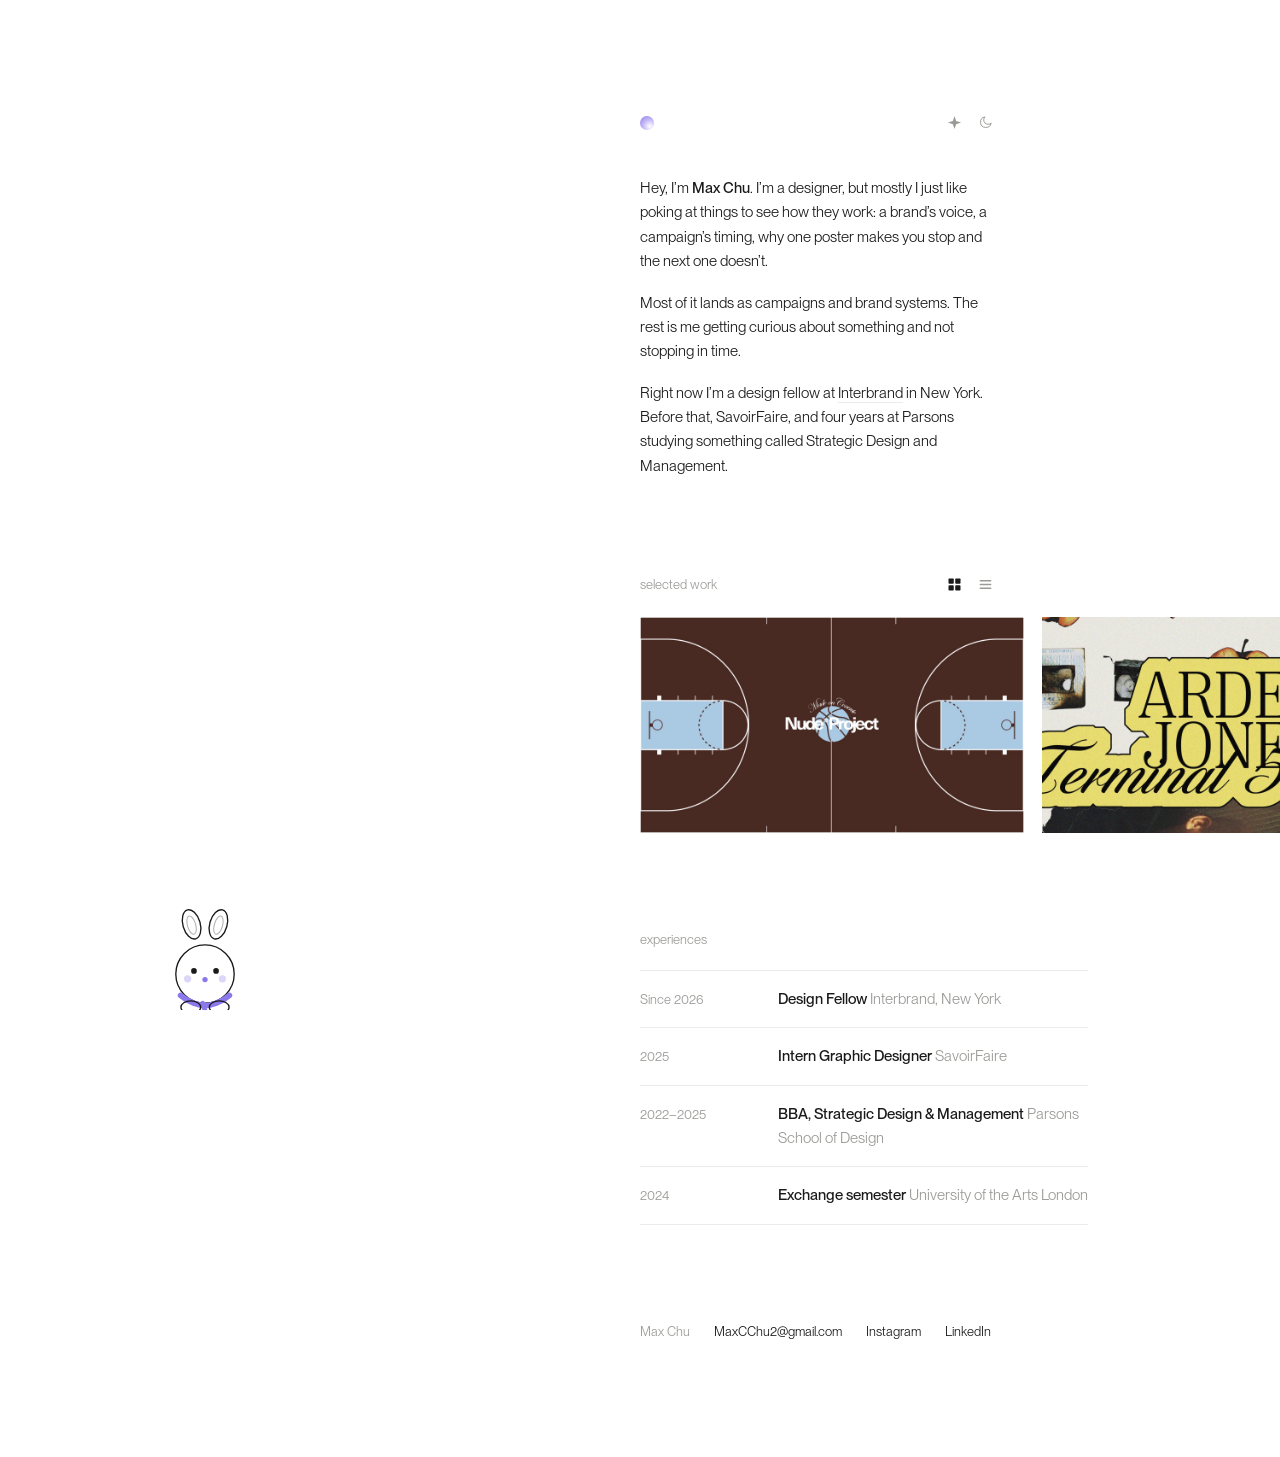
==== index.html @ e0da5759 "Initial commit: Max Chu portfolio site Static HTML/CSS/JS portfolio — no build step required to run," ====
<!doctype html>
<html lang="en">
<head>
<meta charset="utf-8">
<meta name="viewport" content="width=device-width, initial-scale=1">
<title>Max Chu · campaign & brand design</title>
<meta name="description" content="Max Chu. Campaigns and brands, made in New York.">
<link rel="icon" href="assets/favicon.svg" type="image/svg+xml">
<meta name="color-scheme" content="light dark">
<script>(function(){try{var t=localStorage.getItem('theme');if(t)document.documentElement.setAttribute('data-theme',t);}catch(e){}})();</script>
<link rel="preload" as="font" type="font/woff2" crossorigin href="assets/fonts/PPNeueMontreal-Book.woff2">
<link rel="stylesheet" href="assets/css/style.css?v=1789156343">
</head>
<body>
<a class="skip" href="#main">Skip to content</a>
<main id="main" class="sheet">
  <div class="bay">
  <div class="top">
    <span class="mark" aria-hidden="true"></span>
    <div class="tools">
      <button type="button" data-act="special" aria-pressed="false" aria-label="Special mode"><svg viewBox="0 0 24 24" fill="currentColor" aria-hidden="true"><path d="M12 1.5 14.6 9.4 22.5 12 14.6 14.6 12 22.5 9.4 14.6 1.5 12 9.4 9.4Z"/></svg></button>
      <button type="button" data-act="mode" aria-label="Switch theme"><svg viewBox="0 0 24 24" fill="none" stroke="currentColor" stroke-width="1.6" aria-hidden="true"><path d="M21 12.8A8.5 8.5 0 1 1 11.2 3a6.6 6.6 0 0 0 9.8 9.8Z"/></svg></button>
    </div>
  </div>

  <div class="intro fade">
    <p>Hey, I’m <strong>Max Chu</strong>. I’m a designer, but mostly I just like poking at things to see how they work: a brand’s voice, a campaign’s timing, why one poster makes you stop and the next one doesn’t.</p>
    <p>Most of it lands as campaigns and brand systems. The rest is me getting curious about something and not stopping in time.</p>
    <p>Right now I’m a design fellow at <a href="https://interbrand.com">Interbrand</a> in New York. Before that, SavoirFaire, and four years at Parsons studying something called Strategic Design and Management.</p>
  </div>

  <section class="work fade" data-view="grid">
    <div class="work__bar">
      <p class="eyebrow">selected work</p>
      <div class="viewtoggle" role="group" aria-label="View">
        <button type="button" data-view="grid" aria-pressed="true" aria-label="Image view"><svg viewBox="0 0 20 20" fill="currentColor" aria-hidden="true"><rect x="2" y="2" width="7" height="7" rx="1"/><rect x="11" y="2" width="7" height="7" rx="1"/><rect x="2" y="11" width="7" height="7" rx="1"/><rect x="11" y="11" width="7" height="7" rx="1"/></svg></button>
        <button type="button" data-view="list" aria-pressed="false" aria-label="List view"><svg viewBox="0 0 20 20" fill="none" stroke="currentColor" stroke-width="1.7" stroke-linecap="round" aria-hidden="true"><path d="M3 5h14M3 10h14M3 15h14"/></svg></button>
      </div>
    </div>
    <div class="rail" tabindex="0" role="region" aria-label="Selected work" data-lenis-prevent>
      <a class="slide" href="work/nude-project.html" data-project="nude-project" aria-label="Open Made on Concrete"><img loading="lazy" src="assets/img/nude-project/04.jpg" alt="Nude Project — Made on Concrete"></a><a class="slide" href="work/arden-jones.html" data-project="arden-jones" aria-label="Open Age Tape Tour"><img loading="lazy" src="assets/img/arden-jones/01.jpg" alt="Arden Jones — Age Tape Tour"></a><a class="slide" href="work/scuffers.html" data-project="scuffers" aria-label="Open Scuffers Marketing Proposal"><img loading="lazy" src="assets/img/scuffers/01.jpg" alt="Scuffers — Scuffers Marketing Proposal"></a><a class="slide" href="work/76x.html" data-project="76x" aria-label="Open 76X"><img loading="lazy" src="assets/img/76x/03.jpg" alt="76X — 76X"></a><a class="slide" href="work/kona.html" data-project="kona" aria-label="Open Kona Coffee Roasters"><img loading="lazy" src="assets/img/kona/01.jpg" alt="Kona Coffee Roasters — Kona Coffee Roasters"></a><a class="slide" href="work/proper-company.html" data-project="proper-company" aria-label="Open Proper Company"><img loading="lazy" src="assets/img/proper-company/04.jpg" alt="Proper Company — Proper Company"></a><a class="slide" href="work/akaro.html" data-project="akaro" aria-label="Open Akaro"><img loading="lazy" src="assets/img/akaro/01.jpg" alt="Akaro — Akaro"></a><a class="slide" href="work/layr.html" data-project="layr" aria-label="Open Layr"><img loading="lazy" src="assets/img/layr/01.jpg" alt="Layr — Layr"></a><a class="slide" href="work/designing-confidence-through-space.html" data-project="designing-confidence-through-space" aria-label="Open Designing Confidence Through Space"><img loading="lazy" src="assets/img/designing-confidence-through-space/01.jpg" alt="Designing Confidence Through Space — Designing Confidence Through Space"></a>
    </div>
    <div class="worklist">
    <a class="wrow" href="work/proper-company.html" data-project="proper-company" data-img="assets/img/proper-company/04.jpg"><span class="wrow__lead"><span class="wrow__title">Proper Company</span><span class="wrow__yr">2026</span></span><span class="wrow__cat">Branding</span></a>
    <a class="wrow" href="work/layr.html" data-project="layr" data-img="assets/img/layr/01.jpg"><span class="wrow__lead"><span class="wrow__title">Layr</span><span class="wrow__yr">2026</span></span><span class="wrow__cat">Interface</span></a>
    <a class="wrow" href="work/nude-project.html" data-project="nude-project" data-img="assets/img/nude-project/04.jpg"><span class="wrow__lead"><span class="wrow__title">Made on Concrete</span><span class="wrow__yr">2025</span></span><span class="wrow__cat">Campaign</span></a>
    <a class="wrow" href="work/76x.html" data-project="76x" data-img="assets/img/76x/03.jpg"><span class="wrow__lead"><span class="wrow__title">76X</span><span class="wrow__yr">2025</span></span><span class="wrow__cat">Branding</span></a>
    <a class="wrow" href="work/kona.html" data-project="kona" data-img="assets/img/kona/01.jpg"><span class="wrow__lead"><span class="wrow__title">Kona Coffee Roasters</span><span class="wrow__yr">2025</span></span><span class="wrow__cat">Rebrand</span></a>
    <a class="wrow" href="work/akaro.html" data-project="akaro" data-img="assets/img/akaro/01.jpg"><span class="wrow__lead"><span class="wrow__title">Akaro</span><span class="wrow__yr">2025</span></span><span class="wrow__cat">Product</span></a>
    <a class="wrow" href="work/arden-jones.html" data-project="arden-jones" data-img="assets/img/arden-jones/01.jpg"><span class="wrow__lead"><span class="wrow__title">Age Tape Tour</span><span class="wrow__yr">2024</span></span><span class="wrow__cat">Campaign</span></a>
    <a class="wrow" href="work/scuffers.html" data-project="scuffers" data-img="assets/img/scuffers/01.jpg"><span class="wrow__lead"><span class="wrow__title">Scuffers Marketing Proposal</span><span class="wrow__yr">2024</span></span><span class="wrow__cat">Strategy</span></a>
    <a class="wrow" href="work/designing-confidence-through-space.html" data-project="designing-confidence-through-space" data-img="assets/img/designing-confidence-through-space/01.jpg"><span class="wrow__lead"><span class="wrow__title">Designing Confidence Through Space</span><span class="wrow__yr">2024</span></span><span class="wrow__cat">Research</span></a>
    </div>
  </section>

  <section class="exp fade">
    <p class="eyebrow">experiences</p>
      <div class="row"><time>Since 2026</time><div><b>Design Fellow</b> <span>Interbrand, New York</span></div></div>
      <div class="row"><time>2025</time><div><b>Intern Graphic Designer</b> <span>SavoirFaire</span></div></div>
      <div class="row"><time>2022–2025</time><div><b>BBA, Strategic Design &amp; Management</b> <span>Parsons School of Design</span></div></div>
      <div class="row"><time>2024</time><div><b>Exchange semester</b> <span>University of the Arts London</span></div></div>
  </section>

  <footer class="foot">
    <span>Max Chu</span>
    <a href="mailto:MaxCChu2@gmail.com">MaxCChu2@gmail.com</a>
    <a href="https://www.instagram.com/maxcchu2/" target="_blank" rel="noopener">Instagram</a>
    <a href="https://www.linkedin.com/in/maxcchu2/" target="_blank" rel="noopener">LinkedIn</a>
  </footer>
  </div>
</main>
<div class="peek" aria-hidden="true"><img alt=""><img alt=""></div>
<div class="ambient" aria-hidden="true"></div>
<div class="hoops" id="hoops" hidden>
  <div class="hoops__rig">
    <div class="hoops__board" aria-hidden="true"></div>
    <svg viewBox="0 0 120 96" fill="none" stroke="currentColor"
         stroke-linecap="round" stroke-linejoin="round" aria-hidden="true">
      <defs>
        <linearGradient id="rimGrad" x1="0" y1="0" x2="0" y2="1">
          <stop class="hoops__rim-stop" offset="0%" stop-opacity="0.9"/>
          <stop class="hoops__rim-stop" offset="100%" stop-opacity="0.45"/>
        </linearGradient>
      </defs>
      <ellipse class="hoops__rim" cx="60" cy="54" rx="22" ry="5.5" stroke="url(#rimGrad)" stroke-width="2.4"/>
      <ellipse class="hoops__rim-inner" cx="60" cy="54" rx="17.5" ry="4.2" stroke-width="1"/>
      <path class="hoops__net" stroke-width="1.3" opacity="0.55"
            d="M43 56 L48 88 M51.5 56.5 L54.5 88 M60 57 L60 90 M68.5 56.5 L65.5 88 M77 56 L72 88"/>
      <path class="hoops__net" stroke-width="1.3" opacity="0.55"
            d="M45.5 67 Q60 72.5 74.5 67 M47.5 78 Q60 83 72.5 78"/>
    </svg>
    <span class="hoops__score" id="hoopScore">0</span>
  </div>
  <button class="hoops__ball" id="hoopBall" type="button" aria-label="Basketball, drag to shoot">
    <svg viewBox="0 0 44 44" fill="none" stroke-width="2" stroke-linecap="round" aria-hidden="true">
      <circle class="hoops__seam hoops__seam--edge" cx="22" cy="22" r="20.3"/>
      <path class="hoops__seam" d="M22 1.7v40.6M1.7 22h40.6M7 8c8 6.5 22 6.5 30 0M7 36c8-6.5 22-6.5 30 0"/>
    </svg>
    <span class="hoops__reticle" aria-hidden="true"></span>
  </button>
  <p class="hoops__hint" id="hoopHint">drag and release to shoot</p>
  <svg class="hoops__aim" id="hoopAim" aria-hidden="true"><line x1="0" y1="0" x2="0" y2="0"/></svg>
</div>
<div class="bunny" id="bunny" aria-hidden="true">
  <svg viewBox="0 0 120 150" fill="none" stroke="currentColor" stroke-width="1.7"
       stroke-linecap="round" stroke-linejoin="round">
    <ellipse cx="43" cy="41" rx="11" ry="19" transform="rotate(-16 43 41)"/>
    <ellipse cx="77" cy="41" rx="11" ry="19" transform="rotate(16 77 41)"/>
    <ellipse class="bunny__inner" cx="43" cy="42" rx="5.2" ry="12" transform="rotate(-16 43 42)" stroke-width="1.3"/>
    <ellipse class="bunny__inner" cx="77" cy="42" rx="5.2" ry="12" transform="rotate(16 77 42)" stroke-width="1.3"/>
    <circle cx="60" cy="104" r="37"/>
    <circle cx="46" cy="100" r="3.6" fill="currentColor" stroke="none"/>
    <circle cx="74" cy="100" r="3.6" fill="currentColor" stroke="none"/>
    <circle class="bunny__blush" cx="38" cy="110" r="4.6" stroke="none"/>
    <circle class="bunny__blush" cx="82" cy="110" r="4.6" stroke="none"/>
    <circle class="bunny__nose" cx="60" cy="111" r="3.4" stroke="none"/>
    <path class="bunny__scarf" d="M29 131c10 9 24 13 31 13s21-4 31-13" stroke-width="7"/>
    <path class="bunny__scarf" d="M57 141l4 12" stroke-width="6"/>
    <ellipse cx="42" cy="146" rx="12.5" ry="8"/>
    <ellipse cx="78" cy="146" rx="12.5" ry="8"/>
  </svg>
</div>
<div class="modal" id="modal" role="dialog" aria-modal="true" aria-labelledby="modal-title" hidden>
    <div class="modal__scrim" data-close></div>
    <button class="modal__close" type="button" aria-label="Close" data-close>
      <svg viewBox="0 0 24 24" fill="none" stroke="currentColor" stroke-width="1.6" aria-hidden="true"><path d="M6 6l12 12M18 6L6 18"/></svg>
    </button>
    <button class="modal__nav modal__prev" type="button" aria-label="Previous project">
      <svg viewBox="0 0 24 24" fill="none" stroke="currentColor" stroke-width="1.7" stroke-linecap="round" stroke-linejoin="round" aria-hidden="true"><path d="M15 5l-7 7 7 7"/></svg>
    </button>
    <button class="modal__nav modal__next" type="button" aria-label="Next project">
      <svg viewBox="0 0 24 24" fill="none" stroke="currentColor" stroke-width="1.7" stroke-linecap="round" stroke-linejoin="round" aria-hidden="true"><path d="M9 5l7 7-7 7"/></svg>
    </button>
    <div class="modal__card" data-lenis-prevent><div class="modal__body"></div></div>
  </div>
  <div class="zoom" id="zoom" role="dialog" aria-modal="true" aria-label="Enlarged image" hidden>
    <div class="zoom__scrim" data-close></div>
    <button class="zoom__nav zoom__prev" type="button" aria-label="Previous image">
      <svg viewBox="0 0 24 24" fill="none" stroke="currentColor" stroke-width="1.7" stroke-linecap="round" stroke-linejoin="round" aria-hidden="true"><path d="M15 5l-7 7 7 7"/></svg>
    </button>
    <button class="zoom__nav zoom__next" type="button" aria-label="Next image">
      <svg viewBox="0 0 24 24" fill="none" stroke="currentColor" stroke-width="1.7" stroke-linecap="round" stroke-linejoin="round" aria-hidden="true"><path d="M9 5l7 7-7 7"/></svg>
    </button>
    <figure class="zoom__fig"><img alt="" class="shown"><img alt=""></figure>
  </div>
<script>window.MC_PROJECTS={"nude-project": {"title": "Made on Concrete", "cat": "Campaign", "year": "2025", "desc": ["Made on Concrete is a conceptual project for Nude Project that celebrates the culture of street basketball. Instead of the spectacle of professional sport, it focuses on the raw, social energy of pickup games: friends gathering on the court, and the playful competition that lives between shots.", "The project frames basketball not as a performance but as a mood: a place to hang out, connect, and share the rhythm of the game."], "n": 16, "skip": [10, 16]}, "arden-jones": {"title": "Age Tape Tour", "cat": "Campaign", "year": "2024", "desc": ["A conceptual promotional campaign for Arden Jones and the Age Tape Tour, built around a raw, vintage-inspired aesthetic. Abstract visuals and subtle pops of colour translate the atmosphere of the music into an expressive promotional identity."], "n": 7, "skip": []}, "scuffers": {"title": "Scuffers Marketing Proposal", "cat": "Strategy", "year": "2024", "desc": ["This marketing proposal presents a case for Scuffers’ strategic entry into the U.S. market. Through a brand audit and analysis of trends in both global and local contexts, it outlines how Scuffers can anchor its brand identity and strengths to meet the needs of an American audience.", "It also suggests flexible marketing strategies and positioning to ensure long-term success in a highly competitive landscape."], "n": 15, "skip": []}, "76x": {"title": "76X", "cat": "Branding", "year": "2025", "desc": ["76X, located at historic Pier 76 along the Hudson River, is a cultural hub that transforms underutilised space into a premier destination for young artists to showcase their talents and gain exposure.", "The brand symbolises exploration and innovation, emphasising creative artistic expression. 76X aims to nurture emerging talent and foster community engagement through arts and culture."], "n": 15, "skip": []}, "kona": {"title": "Kona Coffee Roasters", "cat": "Rebrand", "year": "2025", "desc": ["Conceptual rebranding of New York City’s Kona Coffee Roasters. Established in 2017, Kona Coffee Roasters is the only coffee shop that brings Hawaii’s premium Kona coffee to New York City."], "n": 12, "skip": []}, "proper-company": {"title": "Proper Company", "cat": "Branding", "year": "2026", "desc": ["Proper Company is a conceptual social bar based in Hong Kong, designed for young creatives seeking connection without the pressures of performative networking.", "Positioned between a bar, members’ club, and creative space, it reframes social interaction as something more intentional, where conversation becomes the primary medium."], "n": 13, "skip": []}, "akaro": {"title": "Akaro", "cat": "Product", "year": "2025", "desc": ["Akaro is a desk-based light and sound object designed to guide your day through subtle shifts in atmosphere. Inspired by the logic of a traffic signal, it translates moments of focus, pause, and rest into a system of ambient cues.", "With a simple, tactile interface, Akaro lets users move seamlessly between states, turning light and sound into a quiet, continuous rhythm that supports both productivity and ease."], "n": 11, "skip": []}, "layr": {"title": "Layr", "cat": "Interface", "year": "2026", "desc": ["LAYR reframes weather as a system of influence, turning environmental data and context into actionable guidance.", "Weather apps are designed to inform, not to guide. While they provide accurate data (temperature, conditions, forecasts), they fail to translate it into meaningful, everyday decisions. Users are left to interpret how weather affects what they wear, how they move, or how they plan their day. Information exists, but usability stays passive: a gap between environmental data and lived experience.", "The design prioritises interpretation over presentation, shifting from “what the weather is” to “what the weather means.” Through a modular visual system and simplified decision cues, LAYR helps users navigate their day more intuitively, aligning data with behaviour, comfort, and routine."], "n": 15, "skip": []}, "designing-confidence-through-space": {"title": "Designing Confidence Through Space", "cat": "Research", "year": "2024", "desc": ["This study examines how architectural and aesthetic design affects self-confidence and workplace satisfaction. Using surveys, self-esteem scales, and qualitative feedback, it compares employees in enhanced versus standard workspaces.", "Findings highlight the role of design in shaping well-being and performance, with implications for architecture, fashion, and workplace practice."], "n": 8, "skip": []}};window.MC_ORDER=["nude-project", "arden-jones", "scuffers", "76x", "kona", "proper-company", "akaro", "layr", "designing-confidence-through-space"];</script>
<script src="assets/js/lenis.min.js" defer></script>
<script src="assets/js/main.js?v=1789156343" defer></script>
</body>
</html>
---- assets/css/style.css ----
@import "../fonts/fonts.css";

/* ============================================================
   Max Chu — portfolio
   Full white. Everything pinned to the right. The left is
   deliberately empty.
   ============================================================ */

:root {
  --page: #ffffff;
  --text: #1a1a1a;
  --muted: #9a9a97;
  --line: #ececea;
  --mark-a: #8b78ea;
  --mark-b: #cabff8;
  --sel: var(--mark-a);

  --font: "Neue Montreal", "Helvetica Neue", Arial, sans-serif;

  --bay: min(50%, 528px);
  --bay-right: clamp(52px, 15vw, 280px);   /* gap from the right edge — nudges the column toward centre */
  --intro-w: 40ch;
  --pad-y: clamp(56px, 9vw, 116px);
  --block-gap: clamp(52px, 7.5vw, 100px);

  --fs: 0.9375rem;
  --fs-sm: 0.8125rem;

  --ease: cubic-bezier(0.4, 0, 0.2, 1);
}

:root[data-theme="dark"] {
  --page: #121211; --text: #ededeb; --muted: #77776f; --line: #292927;
}
@media (prefers-color-scheme: dark) {
  :root:not([data-theme="light"]):not([data-theme="special"]) {
    --page: #121211; --text: #ededeb; --muted: #77776f; --line: #292927;
  }
}
:root[data-theme="special"] {
  --page: #3a5be0; --text: #ffe11a; --muted: #b9c6ff;
  --line: rgba(255, 255, 255, 0.22); --sel: #ffe11a;
}
:root[data-theme="special"] ::selection { color: #3a5be0; }

*, *::before, *::after { box-sizing: border-box; }
html { -webkit-text-size-adjust: 100%; }

body {
  margin: 0;
  background: var(--page);
  color: var(--text);
  font-family: var(--font);
  font-size: var(--fs);
  line-height: 1.62;
  font-weight: 400;
  -webkit-font-smoothing: antialiased;
  text-rendering: optimizeLegibility;
  overflow-x: hidden;
  transition: background 0.4s var(--ease), color 0.4s var(--ease);
}

a { color: inherit; text-decoration: none; }
img { display: block; max-width: 100%; height: auto; }
p { margin: 0 0 1.15em; }
[hidden] { display: none !important; }

::selection { background: var(--sel); color: #fff; }
:focus-visible { outline: 2px solid currentColor; outline-offset: 3px; }

.skip {
  position: fixed; top: 12px; left: 12px; z-index: 50;
  background: var(--text); color: var(--page); padding: 9px 13px; font-size: var(--fs-sm);
  transform: translateY(-160%); transition: transform 0.2s var(--ease);
}
.skip:focus { transform: none; }

/* ============================================================
   Right-anchored column
   ============================================================ */
.sheet {
  padding: var(--pad-y) var(--bay-right);
}
.bay { max-width: var(--bay); margin-left: auto; }
@media (max-width: 900px) {
  :root { --bay: 100%; --bay-right: clamp(20px, 6vw, 40px); }
}

.eyebrow { font-size: var(--fs-sm); color: var(--muted); margin: 0 0 20px; }

.top {
  max-width: var(--intro-w);
  display: flex; justify-content: space-between; align-items: center;
  margin-bottom: clamp(26px, 4.5vw, 46px);
}
.mark {
  display: block;
  width: 14px; height: 14px; border-radius: 50%;
  background: radial-gradient(circle at 70% 74%, #ffffff 0%, var(--mark-b) 42%, var(--mark-a) 100%);
  flex: none;
}
.tools, .viewtoggle { display: flex; align-items: center; gap: 2px; }
.tools button, .viewtoggle button, .tools a {
  border: 0; background: none; padding: 7px; margin: -7px 0;
  color: var(--muted); cursor: pointer; line-height: 0;
  transition: color 0.2s var(--ease), transform 0.15s var(--ease);
}
.tools button:hover, .viewtoggle button:hover, .tools a:hover { color: var(--text); }
.tools button:active, .viewtoggle button:active, .tools a:active { transform: scale(0.88); }
.tools svg, .viewtoggle svg { width: 15px; height: 15px; display: block; }
.viewtoggle button[aria-pressed="true"] { color: var(--text); }
:root[data-theme="special"] .tools button[data-act="special"] { color: var(--text); }

.intro { max-width: var(--intro-w); }
.intro strong { font-weight: 500; }
.intro a { border-bottom: 1px solid var(--line); transition: border-color 0.2s var(--ease); }
.intro a:hover { border-color: currentColor; }

/* ============================================================
   Selected work — image filmstrip or a column list
   ============================================================ */
.work { margin-top: var(--block-gap); }
.work__bar {
  max-width: var(--intro-w);
  display: flex; align-items: center; justify-content: space-between;
  margin-bottom: 22px;
}
.work__bar .eyebrow { margin: 0; }

.work[data-view="list"] .rail,
.work[data-view="grid"] .worklist { display: none; }

.rail {
  display: flex;
  align-items: flex-start;
  gap: clamp(10px, 1.4vw, 18px);
  margin-right: calc(-1 * var(--bay-right));
  padding-right: var(--bay-right);
  overflow-x: auto;
  overscroll-behavior-x: contain;
  cursor: grab;
  scrollbar-width: none;
}
.rail::-webkit-scrollbar { display: none; }
.rail.dragging { cursor: grabbing; user-select: none; }

.slide { flex: none; scroll-snap-align: start; }
.slide img {
  height: clamp(168px, 24vh, 264px);
  width: auto;
  aspect-ratio: 16 / 9;
  object-fit: cover;
  background: var(--line);
  -webkit-user-drag: none;
  user-select: none;
}

/* column list — same width as the experiences list */
.worklist { border-top: 1px solid var(--line); }
.wrow {
  display: grid;
  grid-template-columns: minmax(0, var(--intro-w)) 1fr;
  gap: clamp(1.5rem, 3vw, 2.5rem);
  align-items: baseline;
  padding: 16px 0;
  border-bottom: 1px solid var(--line);
  position: relative;
  transition: color 0.2s var(--ease);
}
.wrow__lead {
  display: flex; align-items: baseline; justify-content: space-between;
  gap: 1rem; min-width: 0;
}
.wrow__title { min-width: 0; overflow: hidden; text-overflow: ellipsis; white-space: nowrap; }
.wrow__yr { flex: none; color: var(--muted); font-size: var(--fs-sm); font-variant-numeric: tabular-nums; }
.wrow__cat { color: var(--muted); font-size: var(--fs-sm); text-align: right; white-space: nowrap; }
@media (hover: hover) {
  .worklist:hover .wrow { color: var(--muted); }
  .worklist:hover .wrow:hover { color: var(--text); }
}
@media (max-width: 560px) {
  .wrow { grid-template-columns: 1fr auto; gap: 1.25rem; }
  .wrow__yr { display: none; }
}

/* the hovered project, peeking into the empty left space */
.peek {
  position: fixed;
  left: clamp(16px, 5vw, 80px);
  top: 50%;
  translate: 0 -50%;
  width: min(42vw, 600px);
  height: min(64vh, 460px);
  z-index: -1;
  pointer-events: none;
  opacity: 0;
  transition: opacity 0.45s var(--ease);
}
.peek.on { opacity: 1; }
.peek img {
  position: absolute; inset: 0;
  width: 100%; height: 100%;
  object-fit: contain;
  object-position: left center;
  opacity: 0;
  transition: opacity 0.4s var(--ease);
}
@media (max-width: 900px), (hover: none) { .peek { display: none; } }
@media (prefers-reduced-motion: reduce) { .peek, .peek img { transition: opacity 0.12s linear; } }

/* a quiet presence in the empty left void — a soft glow that drifts
   toward wherever the cursor is, so the space reads as intentional
   rather than simply unused */
.ambient {
  position: fixed;
  left: var(--ax, 20vw);
  top: var(--ay, 40vh);
  translate: -50% -50%;
  width: min(46vw, 620px);
  height: min(46vw, 620px);
  border-radius: 50%;
  background: radial-gradient(circle, color-mix(in srgb, var(--mark-a) 20%, transparent), transparent 72%);
  filter: blur(46px);
  z-index: -1;
  opacity: 0;
  pointer-events: none;
  transition: opacity 0.8s var(--ease);
}
.ambient.on { opacity: 1; }
@media (max-width: 900px), (hover: none) { .ambient { display: none; } }
@media (prefers-reduced-motion: reduce) { .ambient { display: none; } }

/* a bunny that quietly appears over the bottom edge once you've
   scrolled all the way down — a reward for reaching the end */
.bunny {
  position: fixed;
  left: clamp(60px, 16vw, 210px);
  bottom: -110px;
  width: clamp(80px, 7.4vw, 104px);
  color: var(--text);
  translate: -50% 0;
  z-index: 5;
  pointer-events: none;
  transition: bottom 0.7s var(--ease);
}
.bunny svg { width: 100%; height: auto; display: block; }
.bunny__nose { fill: var(--mark-a); }
.bunny__blush { fill: color-mix(in srgb, var(--mark-a) 30%, transparent); }
.bunny__inner { opacity: 0.35; }
.bunny__scarf { stroke: var(--mark-a); }
.bunny.show { bottom: -20px; }
@media (max-width: 900px) { .bunny { display: none; } }
@media (prefers-reduced-motion: reduce) { .bunny { transition: none; } }

/* ============================================================
   Experiences
   ============================================================ */
.exp { margin-top: var(--block-gap); }
.row {
  display: grid;
  grid-template-columns: 7.5rem 1fr;
  gap: 1.1rem;
  padding: 16px 0;
  border-top: 1px solid var(--line);
  align-items: baseline;
}
.row:last-child { border-bottom: 1px solid var(--line); }
.row time { color: var(--muted); font-size: var(--fs-sm); font-variant-numeric: tabular-nums; }
.row b { font-weight: 500; }
.row span { color: var(--muted); }
@media (max-width: 480px) { .row { grid-template-columns: 1fr; gap: 0.15rem; } }

/* ============================================================
   Footer
   ============================================================ */
.foot {
  margin-top: var(--block-gap);
  font-size: var(--fs-sm); color: var(--muted);
  display: flex; flex-wrap: wrap; gap: 6px 24px;
}
.foot a { color: var(--text); }
.foot a:hover { color: var(--muted); }

/* ============================================================
   Project case — a single right-anchored column, same axis as
   home. No sidebar: the mark, tools and a "next" nod at the top
   are exactly where they are on the home page.
   ============================================================ */
.sheet--case { padding: var(--pad-y) var(--bay-right); }
.tools a.tools__next {
  margin-left: 4px; padding-left: 10px;
  border-left: 1px solid var(--line);
}

.case__body h1 { font-size: 1.375rem; line-height: 1.2; font-weight: 500; letter-spacing: -0.01em; margin: 0 0 6px; }
.case__meta { font-size: var(--fs-sm); color: var(--muted); margin: 0 0 clamp(22px, 3.5vw, 36px); }
.case__text { max-width: 46ch; }
.case__text p { margin: 0 0 0.85em; }
.case__text p:last-child { margin-bottom: 0; }
.case__facts {
  display: grid; grid-template-columns: 7.5rem 1fr; gap: 7px 1.1rem;
  font-size: var(--fs-sm); border-top: 1px solid var(--line);
  padding-top: 16px; margin: clamp(26px, 4vw, 40px) calc(-1 * var(--bay-right)) var(--block-gap) 0;
}
.case__facts dt { color: var(--muted); }
.case__facts dd { margin: 0; }
/* shots bleed to the real right edge, same move as the home rail */
.case__shots {
  display: flex; flex-direction: column; gap: clamp(12px, 2vw, 20px);
  margin-right: calc(-1 * var(--bay-right));
}
.case__shots img { width: 100%; display: block; background: var(--line); cursor: zoom-in; }
.case__row { display: flex; gap: clamp(12px, 2vw, 20px); }
.case__row img { flex: 1 1 0; min-width: 0; }

/* a slot that quietly crossfades between a few near-identical shots
   instead of giving each its own row — opt in per project */
.case__slide { position: relative; display: grid; aspect-ratio: 16 / 9; overflow: hidden; }
.case__slide img {
  grid-area: 1 / 1;
  width: 100%; height: 100%; object-fit: cover;
  opacity: 0;
  transition: opacity 0.8s var(--ease);
}
.case__slide img.shown { opacity: 1; }
@media (prefers-reduced-motion: reduce) { .case__slide img { transition: none; } }

/* the hairline rules frame the same width as the images above them */
.case__nav {
  margin: var(--block-gap) calc(-1 * var(--bay-right)) 0 0;
  padding-top: 16px; border-top: 1px solid var(--line);
  display: flex; justify-content: space-between; gap: 2rem; font-size: var(--fs-sm);
}
.case__step {
  display: flex; align-items: center; gap: 7px;
  color: var(--muted); min-width: 0;
}
.case__step:hover { color: var(--text); }
.case__step svg { flex: none; width: 15px; height: 15px; }
.case__step span { overflow: hidden; text-overflow: ellipsis; white-space: nowrap; }

@media (max-width: 900px) {
  .case__shots, .case__facts, .case__nav { margin-right: 0; }
}
@media (max-width: 480px) {
  .case__step span { max-width: 30vw; }
  .case__facts { grid-template-columns: 1fr; gap: 2px 0; }
  .case__facts dt { margin-top: 8px; }
}

/* ============================================================
   Project modal — a pane of frosted glass over the page
   ============================================================ */
.modal, .zoom { position: fixed; inset: 0; z-index: 200; }
.zoom { z-index: 210; }
.modal[hidden], .zoom[hidden] { display: none; }

.modal__scrim, .zoom__scrim {
  position: absolute; inset: 0;
  background: rgba(18, 18, 18, 0.12);
  -webkit-backdrop-filter: blur(7px);
  backdrop-filter: blur(7px);
}
:root[data-theme="dark"] .modal__scrim,
:root[data-theme="dark"] .zoom__scrim { background: rgba(0, 0, 0, 0.4); }
@media (prefers-color-scheme: dark) {
  :root:not([data-theme="light"]):not([data-theme="special"]) .modal__scrim,
  :root:not([data-theme="light"]):not([data-theme="special"]) .zoom__scrim { background: rgba(0, 0, 0, 0.4); }
}

.modal__card {
  position: relative;
  width: min(620px, calc(100vw - 2 * clamp(16px, 5vw, 56px)));
  max-height: min(760px, 84vh);
  margin: clamp(20px, 7vh, 80px) auto;
  border-radius: 14px;
  background: color-mix(in srgb, var(--page) 46%, transparent);
  -webkit-backdrop-filter: blur(32px) saturate(1.8);
  backdrop-filter: blur(32px) saturate(1.8);
  overflow-y: auto;
  overscroll-behavior: contain;
  scrollbar-width: thin;
}
@supports not ((backdrop-filter: blur(1px)) or (-webkit-backdrop-filter: blur(1px))) {
  .modal__card { background: color-mix(in srgb, var(--page) 94%, transparent); }
}
.modal__body { padding: clamp(22px, 3vw, 40px); }

.modal__close {
  position: absolute;
  top: clamp(12px, 3vh, 24px);
  right: clamp(12px, 3vw, 24px);
  z-index: 2;
  width: 30px; height: 30px;
  display: grid; place-items: center;
  border: 0;
  background: none;
  color: var(--text);
  cursor: pointer;
  transition: transform 0.2s var(--ease), opacity 0.2s var(--ease);
  opacity: 0.55;
}
.modal__close:hover { opacity: 1; transform: rotate(90deg); }
.modal__close svg { width: 15px; height: 15px; }

/* step to the previous/next project without leaving the modal */
.modal__nav {
  position: fixed;
  top: 50%; translate: 0 -50%;
  z-index: 201;
  width: 40px; height: 40px;
  display: grid; place-items: center;
  border: 0; background: none;
  color: var(--text);
  opacity: 0.5;
  cursor: pointer;
  transition: opacity 0.2s var(--ease);
}
.modal__nav:hover { opacity: 1; }
.modal__nav svg { width: 22px; height: 22px; }
.modal__prev { left: clamp(6px, 2vw, 22px); }
.modal__next { right: clamp(6px, 2vw, 22px); }
@media (max-width: 700px) { .modal__nav { display: none; } }

.modal__head { margin-bottom: clamp(20px, 3vw, 32px); max-width: 46ch; }
.modal__head h2 { font-size: 1.4rem; font-weight: 500; letter-spacing: -0.015em; margin: 0 0 6px; }
.modal__meta { font-size: var(--fs-sm); color: var(--muted); margin: 0 0 16px; }
.modal__desc { margin: 0 0 0.85em; font-size: var(--fs-sm); line-height: 1.66; color: var(--text); }
.modal__desc:last-child { margin-bottom: 0; }

.modal__body img {
  width: 100%;
  background: color-mix(in srgb, var(--text) 6%, transparent);
  margin-top: clamp(9px, 1.4vw, 14px);
  cursor: zoom-in;
}
.modal__body img:first-of-type { margin-top: 0; }

/* image zoom (lightbox) */
.zoom { display: grid; place-items: center; padding: clamp(20px, 5vw, 64px); }
.zoom__fig {
  position: relative; z-index: 1; margin: 0;
  display: grid;
  max-width: min(1000px, 86vw);
  max-height: 80vh;
  cursor: zoom-out;
}
.zoom__fig img {
  grid-area: 1 / 1;
  display: block;
  max-width: 100%;
  max-height: 80vh;
  width: auto; height: auto;
  margin: auto;
  opacity: 0;
  transition: opacity 0.28s var(--ease);
}
.zoom__fig img.shown { opacity: 1; }
@media (prefers-reduced-motion: reduce) { .zoom__fig img { transition: opacity 0.1s linear; } }
.zoom__nav {
  position: absolute;
  top: 50%; translate: 0 -50%;
  z-index: 2;
  width: 40px; height: 40px;
  display: grid; place-items: center;
  border: 0; background: none;
  color: var(--text);
  opacity: 0.5;
  cursor: pointer;
  transition: opacity 0.2s var(--ease);
}
.zoom__nav:hover { opacity: 1; }
.zoom__nav svg { width: 22px; height: 22px; }
.zoom__prev { left: clamp(6px, 2vw, 22px); }
.zoom__next { right: clamp(6px, 2vw, 22px); }
.zoom__nav[disabled] { opacity: 0.16; cursor: default; }

@media (prefers-reduced-motion: no-preference) {
  .modal:not(.modal--out) .modal__scrim,
  .zoom:not(.zoom--out) .zoom__scrim { animation: fadeIn 0.26s var(--ease); }
  .modal:not(.modal--out) .modal__card { animation: cardIn 0.32s var(--ease); }
  .zoom:not(.zoom--out) .zoom__fig { animation: cardIn 0.3s var(--ease); }
  .modal--out .modal__scrim, .modal--out .modal__card,
  .zoom--out .zoom__scrim, .zoom--out .zoom__fig { animation: fadeIn 0.2s var(--ease) reverse forwards; }
  @keyframes fadeIn { from { opacity: 0; } }
  @keyframes cardIn { from { opacity: 0; transform: scale(0.985); } }
}

/* ============================================================
   Hoops — the basketball hiding under the mark
   ============================================================ */
.hoops {
  position: fixed; inset: 0; z-index: 30;
  pointer-events: none;
  color: var(--text);
  opacity: 0;
  transition: opacity 0.4s var(--ease);
}
.hoops.on { opacity: 1; }
.hoops[hidden] { display: none; }

/* the court sits in the empty band left of the content — JS sets --court-x */
.hoops__rig {
  position: absolute;
  left: calc(var(--court-x, 15vw) + var(--drift, 0px));
  top: clamp(50px, 10vh, 110px);
  width: clamp(120px, 14vw, 164px);
  translate: -50% 0;
}
.hoops__rig svg { width: 100%; height: auto; overflow: visible; display: block; }
/* a pane of the same frosted glass as the project modal, behind the rim.
   the court is empty behind it, so the glossy sheen is drawn into the
   panel itself rather than relying on blurring content that isn't there */
.hoops__board {
  position: absolute;
  left: 18%; right: 18%; top: 7%; height: 42%;
  border-radius: 10%;
  overflow: hidden;
  background:
    linear-gradient(135deg, color-mix(in srgb, #fff 55%, transparent) 0%,
      color-mix(in srgb, var(--page) 40%, transparent) 45%,
      color-mix(in srgb, var(--page) 58%, transparent) 100%);
  -webkit-backdrop-filter: blur(20px) saturate(1.7);
  backdrop-filter: blur(20px) saturate(1.7);
  border: 1px solid color-mix(in srgb, var(--text) 18%, transparent);
  box-shadow:
    inset 0 1px 0 color-mix(in srgb, #ffffff 65%, transparent),
    0 4px 10px -8px rgba(0, 0, 0, 0.2);
}
.hoops__board::before {
  content: "";
  position: absolute; inset: 0;
  background: linear-gradient(115deg, rgba(255, 255, 255, 0.55) 0%, rgba(255, 255, 255, 0) 32%);
}
@supports not ((backdrop-filter: blur(1px)) or (-webkit-backdrop-filter: blur(1px))) {
  .hoops__board { background: color-mix(in srgb, var(--page) 88%, transparent); }
}
/* the rim picks up the same light-grey, glassy tone as the backboard */
.hoops__rim-stop { stop-color: var(--muted); }
.hoops__rim, .hoops__rim-inner { filter: drop-shadow(0 2px 3px rgba(0, 0, 0, 0.14)); }
.hoops__rim-inner { stroke: var(--muted); opacity: 0.4; }
.hoops__net { stroke: var(--muted); transform-box: fill-box; transform-origin: top center; }
.hoops__net.swish { animation: netSwish 0.55s var(--ease); }
@keyframes netSwish { 25% { transform: scaleY(1.22) scaleX(0.94); } 60% { transform: scaleY(0.95); } 100% { transform: none; } }

.hoops__score {
  position: absolute; left: 50%; top: -26px;
  translate: -50% 0;
  font-size: var(--fs-sm); color: var(--muted);
  font-variant-numeric: tabular-nums;
}
.hoops__score.pop { animation: scorePop 0.4s var(--ease); }
@keyframes scorePop { 40% { transform: scale(1.45); } }

/* an actual basketball — a punchier, more saturated orange sphere */
.hoops__ball {
  position: absolute;
  left: var(--court-x, 15vw);
  top: 46vh;
  width: clamp(34px, 3vw, 42px); aspect-ratio: 1;
  border: 0; padding: 0; margin: 0;
  border-radius: 50%;
  background: radial-gradient(circle at 32% 28%, #ffb15c 0%, #ff7a1f 45%, #d3520a 100%);
  translate: -50% 0;
  pointer-events: auto;
  cursor: grab;
  touch-action: none;
  will-change: transform;
}
.hoops__ball svg { position: absolute; inset: 0; width: 100%; height: 100%; }
.hoops__seam { stroke: rgba(0, 0, 0, 0.55); }
.hoops__seam--edge { stroke: rgba(0, 0, 0, 0.3); }
.hoops__ball:active { cursor: grabbing; }
.hoops__ball.flying { cursor: default; }

/* a quiet viewfinder ring that appears around the ball while aiming */
.hoops__reticle {
  position: absolute; inset: -38%;
  border: 1px solid currentColor;
  border-radius: 50%;
  opacity: 0;
  transform: scale(0.82);
  transition: opacity 0.2s var(--ease), transform 0.2s var(--ease);
}
.hoops.aiming .hoops__reticle { opacity: 0.32; transform: scale(1); }

.hoops__hint {
  position: absolute;
  left: var(--court-x, 15vw);
  top: calc(46vh - 26px);
  translate: -50% 0;
  margin: 0; white-space: nowrap;
  font-size: var(--fs-sm); color: var(--muted);
  transition: opacity 0.3s var(--ease);
}
.hoops__hint.gone { opacity: 0; }

.hoops__aim { position: absolute; inset: 0; width: 100%; height: 100%; overflow: visible; pointer-events: none; }
.hoops__aim line { stroke: var(--text); stroke-width: 1.4; stroke-dasharray: 2 5; opacity: 0; transition: opacity 0.15s; }
.hoops.aiming .hoops__aim line { opacity: 0.45; }

@media (prefers-reduced-motion: reduce) {
  .hoops__reticle { transition: opacity 0.1s linear; }
}

@media (max-width: 820px), (hover: none) {
  .hoops, .hoops.on { display: none; }
}

/* ============================================================
   Motion
   ============================================================ */
@media (prefers-reduced-motion: no-preference) {
  .fade { opacity: 0; transform: translateY(7px); transition: opacity 0.6s var(--ease), transform 0.6s var(--ease); }
  .fade.in { opacity: 1; transform: none; }
}
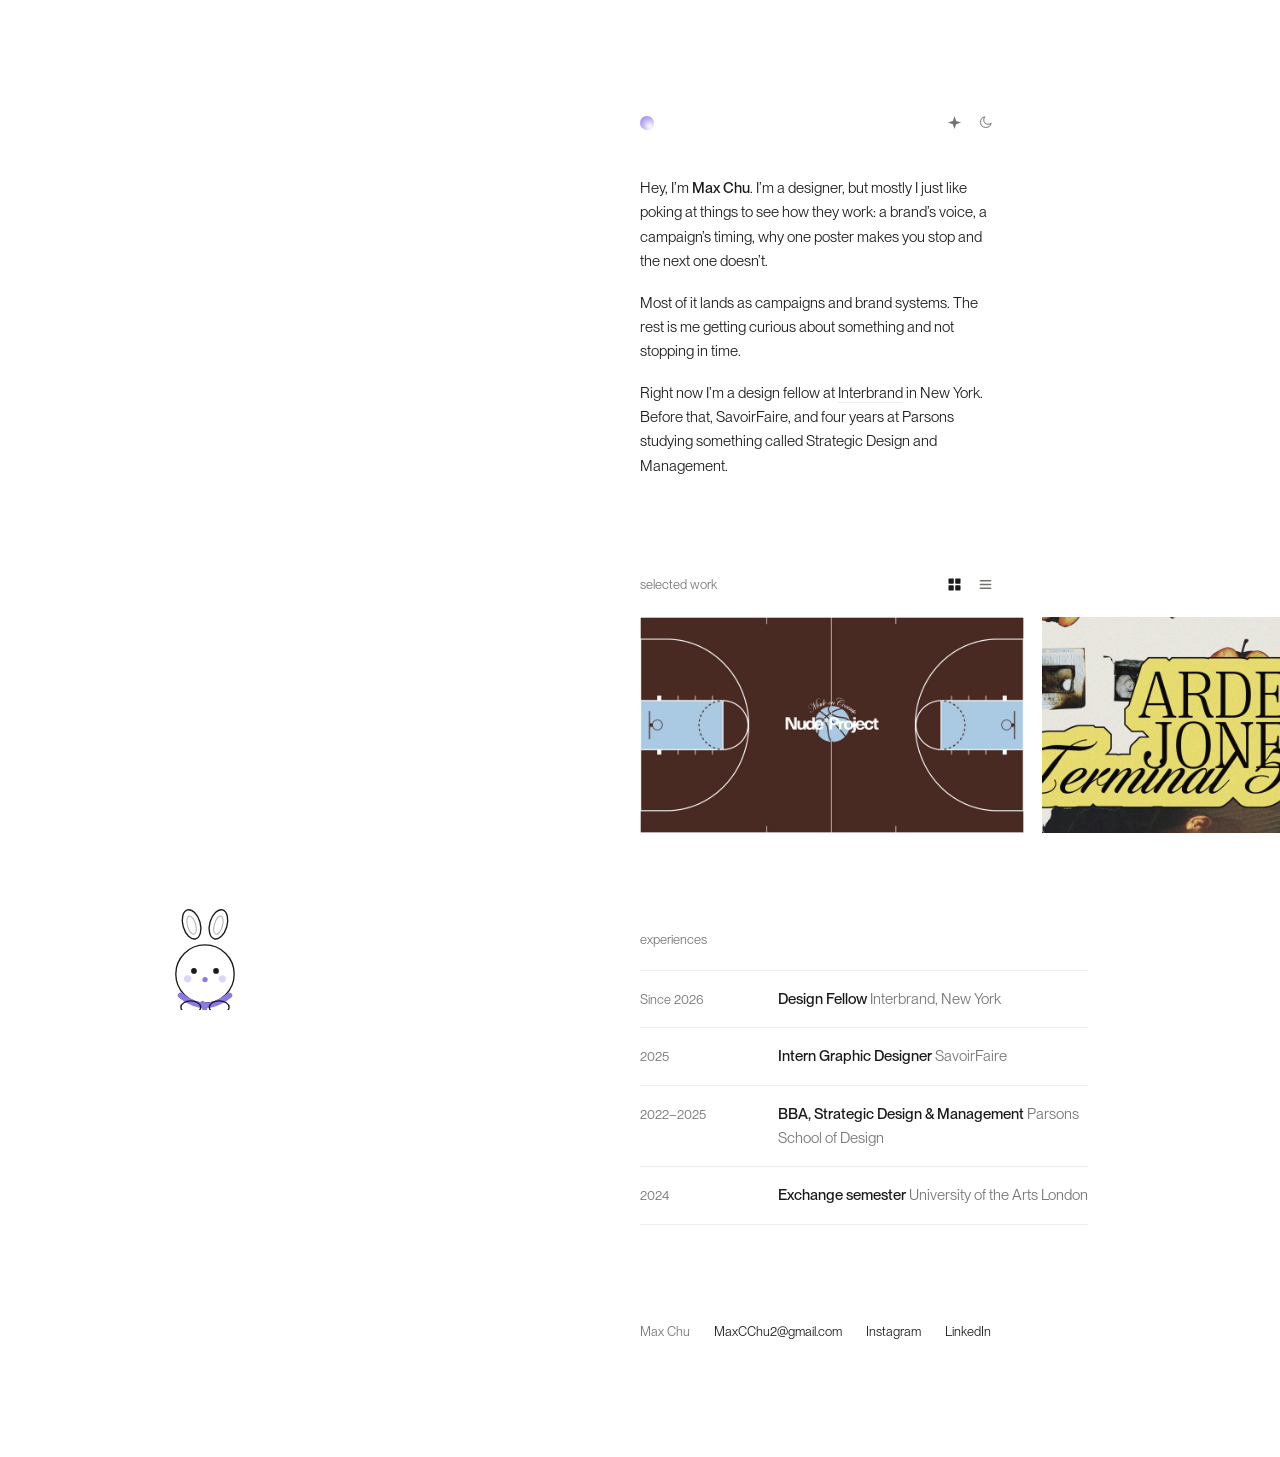
==== commit 242feae1: "Hallmark audit fixes: eager LCP, muted-text contrast, headings, keyboard-playable hoops, pausable sl" ====
--- a/index.html
+++ b/index.html
@@ -9,19 +9,20 @@
 <meta name="color-scheme" content="light dark">
 <script>(function(){try{var t=localStorage.getItem('theme');if(t)document.documentElement.setAttribute('data-theme',t);}catch(e){}})();</script>
 <link rel="preload" as="font" type="font/woff2" crossorigin href="assets/fonts/PPNeueMontreal-Book.woff2">
-<link rel="stylesheet" href="assets/css/style.css?v=1789156343">
+<link rel="stylesheet" href="assets/css/style.css?v=1789843710">
 </head>
 <body>
 <a class="skip" href="#main">Skip to content</a>
 <main id="main" class="sheet">
   <div class="bay">
   <div class="top">
-    <span class="mark" aria-hidden="true"></span>
+    <button type="button" class="mark" aria-label="Play basketball" aria-expanded="false"></button>
     <div class="tools">
       <button type="button" data-act="special" aria-pressed="false" aria-label="Special mode"><svg viewBox="0 0 24 24" fill="currentColor" aria-hidden="true"><path d="M12 1.5 14.6 9.4 22.5 12 14.6 14.6 12 22.5 9.4 14.6 1.5 12 9.4 9.4Z"/></svg></button>
       <button type="button" data-act="mode" aria-label="Switch theme"><svg viewBox="0 0 24 24" fill="none" stroke="currentColor" stroke-width="1.6" aria-hidden="true"><path d="M21 12.8A8.5 8.5 0 1 1 11.2 3a6.6 6.6 0 0 0 9.8 9.8Z"/></svg></button>
     </div>
   </div>
+  <h1 class="sr-only">Max Chu, campaign and brand designer</h1>
 
   <div class="intro fade">
     <p>Hey, I’m <strong>Max Chu</strong>. I’m a designer, but mostly I just like poking at things to see how they work: a brand’s voice, a campaign’s timing, why one poster makes you stop and the next one doesn’t.</p>
@@ -31,14 +32,14 @@
 
   <section class="work fade" data-view="grid">
     <div class="work__bar">
-      <p class="eyebrow">selected work</p>
+      <h2 class="eyebrow">selected work</h2>
       <div class="viewtoggle" role="group" aria-label="View">
         <button type="button" data-view="grid" aria-pressed="true" aria-label="Image view"><svg viewBox="0 0 20 20" fill="currentColor" aria-hidden="true"><rect x="2" y="2" width="7" height="7" rx="1"/><rect x="11" y="2" width="7" height="7" rx="1"/><rect x="2" y="11" width="7" height="7" rx="1"/><rect x="11" y="11" width="7" height="7" rx="1"/></svg></button>
         <button type="button" data-view="list" aria-pressed="false" aria-label="List view"><svg viewBox="0 0 20 20" fill="none" stroke="currentColor" stroke-width="1.7" stroke-linecap="round" aria-hidden="true"><path d="M3 5h14M3 10h14M3 15h14"/></svg></button>
       </div>
     </div>
     <div class="rail" tabindex="0" role="region" aria-label="Selected work" data-lenis-prevent>
-      <a class="slide" href="work/nude-project.html" data-project="nude-project" aria-label="Open Made on Concrete"><img loading="lazy" src="assets/img/nude-project/04.jpg" alt="Nude Project — Made on Concrete"></a><a class="slide" href="work/arden-jones.html" data-project="arden-jones" aria-label="Open Age Tape Tour"><img loading="lazy" src="assets/img/arden-jones/01.jpg" alt="Arden Jones — Age Tape Tour"></a><a class="slide" href="work/scuffers.html" data-project="scuffers" aria-label="Open Scuffers Marketing Proposal"><img loading="lazy" src="assets/img/scuffers/01.jpg" alt="Scuffers — Scuffers Marketing Proposal"></a><a class="slide" href="work/76x.html" data-project="76x" aria-label="Open 76X"><img loading="lazy" src="assets/img/76x/03.jpg" alt="76X — 76X"></a><a class="slide" href="work/kona.html" data-project="kona" aria-label="Open Kona Coffee Roasters"><img loading="lazy" src="assets/img/kona/01.jpg" alt="Kona Coffee Roasters — Kona Coffee Roasters"></a><a class="slide" href="work/proper-company.html" data-project="proper-company" aria-label="Open Proper Company"><img loading="lazy" src="assets/img/proper-company/04.jpg" alt="Proper Company — Proper Company"></a><a class="slide" href="work/akaro.html" data-project="akaro" aria-label="Open Akaro"><img loading="lazy" src="assets/img/akaro/01.jpg" alt="Akaro — Akaro"></a><a class="slide" href="work/layr.html" data-project="layr" aria-label="Open Layr"><img loading="lazy" src="assets/img/layr/01.jpg" alt="Layr — Layr"></a><a class="slide" href="work/designing-confidence-through-space.html" data-project="designing-confidence-through-space" aria-label="Open Designing Confidence Through Space"><img loading="lazy" src="assets/img/designing-confidence-through-space/01.jpg" alt="Designing Confidence Through Space — Designing Confidence Through Space"></a>
+      <a class="slide" href="work/nude-project.html" data-project="nude-project" aria-label="Open Made on Concrete"><img fetchpriority="high" src="assets/img/nude-project/04.jpg" alt="Nude Project — Made on Concrete"></a><a class="slide" href="work/arden-jones.html" data-project="arden-jones" aria-label="Open Age Tape Tour"><img loading="lazy" src="assets/img/arden-jones/01.jpg" alt="Arden Jones — Age Tape Tour"></a><a class="slide" href="work/scuffers.html" data-project="scuffers" aria-label="Open Scuffers Marketing Proposal"><img loading="lazy" src="assets/img/scuffers/01.jpg" alt="Scuffers — Scuffers Marketing Proposal"></a><a class="slide" href="work/76x.html" data-project="76x" aria-label="Open 76X"><img loading="lazy" src="assets/img/76x/03.jpg" alt="76X — 76X"></a><a class="slide" href="work/kona.html" data-project="kona" aria-label="Open Kona Coffee Roasters"><img loading="lazy" src="assets/img/kona/01.jpg" alt="Kona Coffee Roasters — Kona Coffee Roasters"></a><a class="slide" href="work/proper-company.html" data-project="proper-company" aria-label="Open Proper Company"><img loading="lazy" src="assets/img/proper-company/04.jpg" alt="Proper Company — Proper Company"></a><a class="slide" href="work/akaro.html" data-project="akaro" aria-label="Open Akaro"><img loading="lazy" src="assets/img/akaro/01.jpg" alt="Akaro — Akaro"></a><a class="slide" href="work/layr.html" data-project="layr" aria-label="Open Layr"><img loading="lazy" src="assets/img/layr/01.jpg" alt="Layr — Layr"></a><a class="slide" href="work/designing-confidence-through-space.html" data-project="designing-confidence-through-space" aria-label="Open Designing Confidence Through Space"><img loading="lazy" src="assets/img/designing-confidence-through-space/01.jpg" alt="Designing Confidence Through Space — Designing Confidence Through Space"></a>
     </div>
     <div class="worklist">
     <a class="wrow" href="work/proper-company.html" data-project="proper-company" data-img="assets/img/proper-company/04.jpg"><span class="wrow__lead"><span class="wrow__title">Proper Company</span><span class="wrow__yr">2026</span></span><span class="wrow__cat">Branding</span></a>
@@ -54,7 +55,7 @@
   </section>
 
   <section class="exp fade">
-    <p class="eyebrow">experiences</p>
+    <h2 class="eyebrow">experiences</h2>
       <div class="row"><time>Since 2026</time><div><b>Design Fellow</b> <span>Interbrand, New York</span></div></div>
       <div class="row"><time>2025</time><div><b>Intern Graphic Designer</b> <span>SavoirFaire</span></div></div>
       <div class="row"><time>2022–2025</time><div><b>BBA, Strategic Design &amp; Management</b> <span>Parsons School of Design</span></div></div>
@@ -145,6 +146,6 @@
   </div>
 <script>window.MC_PROJECTS={"nude-project": {"title": "Made on Concrete", "cat": "Campaign", "year": "2025", "desc": ["Made on Concrete is a conceptual project for Nude Project that celebrates the culture of street basketball. Instead of the spectacle of professional sport, it focuses on the raw, social energy of pickup games: friends gathering on the court, and the playful competition that lives between shots.", "The project frames basketball not as a performance but as a mood: a place to hang out, connect, and share the rhythm of the game."], "n": 16, "skip": [10, 16]}, "arden-jones": {"title": "Age Tape Tour", "cat": "Campaign", "year": "2024", "desc": ["A conceptual promotional campaign for Arden Jones and the Age Tape Tour, built around a raw, vintage-inspired aesthetic. Abstract visuals and subtle pops of colour translate the atmosphere of the music into an expressive promotional identity."], "n": 7, "skip": []}, "scuffers": {"title": "Scuffers Marketing Proposal", "cat": "Strategy", "year": "2024", "desc": ["This marketing proposal presents a case for Scuffers’ strategic entry into the U.S. market. Through a brand audit and analysis of trends in both global and local contexts, it outlines how Scuffers can anchor its brand identity and strengths to meet the needs of an American audience.", "It also suggests flexible marketing strategies and positioning to ensure long-term success in a highly competitive landscape."], "n": 15, "skip": []}, "76x": {"title": "76X", "cat": "Branding", "year": "2025", "desc": ["76X, located at historic Pier 76 along the Hudson River, is a cultural hub that transforms underutilised space into a premier destination for young artists to showcase their talents and gain exposure.", "The brand symbolises exploration and innovation, emphasising creative artistic expression. 76X aims to nurture emerging talent and foster community engagement through arts and culture."], "n": 15, "skip": []}, "kona": {"title": "Kona Coffee Roasters", "cat": "Rebrand", "year": "2025", "desc": ["Conceptual rebranding of New York City’s Kona Coffee Roasters. Established in 2017, Kona Coffee Roasters is the only coffee shop that brings Hawaii’s premium Kona coffee to New York City."], "n": 12, "skip": []}, "proper-company": {"title": "Proper Company", "cat": "Branding", "year": "2026", "desc": ["Proper Company is a conceptual social bar based in Hong Kong, designed for young creatives seeking connection without the pressures of performative networking.", "Positioned between a bar, members’ club, and creative space, it reframes social interaction as something more intentional, where conversation becomes the primary medium."], "n": 13, "skip": []}, "akaro": {"title": "Akaro", "cat": "Product", "year": "2025", "desc": ["Akaro is a desk-based light and sound object designed to guide your day through subtle shifts in atmosphere. Inspired by the logic of a traffic signal, it translates moments of focus, pause, and rest into a system of ambient cues.", "With a simple, tactile interface, Akaro lets users move seamlessly between states, turning light and sound into a quiet, continuous rhythm that supports both productivity and ease."], "n": 11, "skip": []}, "layr": {"title": "Layr", "cat": "Interface", "year": "2026", "desc": ["LAYR reframes weather as a system of influence, turning environmental data and context into actionable guidance.", "Weather apps are designed to inform, not to guide. While they provide accurate data (temperature, conditions, forecasts), they fail to translate it into meaningful, everyday decisions. Users are left to interpret how weather affects what they wear, how they move, or how they plan their day. Information exists, but usability stays passive: a gap between environmental data and lived experience.", "The design prioritises interpretation over presentation, shifting from “what the weather is” to “what the weather means.” Through a modular visual system and simplified decision cues, LAYR helps users navigate their day more intuitively, aligning data with behaviour, comfort, and routine."], "n": 15, "skip": []}, "designing-confidence-through-space": {"title": "Designing Confidence Through Space", "cat": "Research", "year": "2024", "desc": ["This study examines how architectural and aesthetic design affects self-confidence and workplace satisfaction. Using surveys, self-esteem scales, and qualitative feedback, it compares employees in enhanced versus standard workspaces.", "Findings highlight the role of design in shaping well-being and performance, with implications for architecture, fashion, and workplace practice."], "n": 8, "skip": []}};window.MC_ORDER=["nude-project", "arden-jones", "scuffers", "76x", "kona", "proper-company", "akaro", "layr", "designing-confidence-through-space"];</script>
 <script src="assets/js/lenis.min.js" defer></script>
-<script src="assets/js/main.js?v=1789156343" defer></script>
+<script src="assets/js/main.js?v=1789843710" defer></script>
 </body>
 </html>
--- a/assets/css/style.css
+++ b/assets/css/style.css
@@ -9,7 +9,7 @@
 :root {
   --page: #ffffff;
   --text: #1a1a1a;
-  --muted: #9a9a97;
+  --muted: #737370;
   --line: #ececea;
   --mark-a: #8b78ea;
   --mark-b: #cabff8;
@@ -19,6 +19,7 @@
 
   --bay: min(50%, 528px);
   --bay-right: clamp(52px, 15vw, 280px);   /* gap from the right edge — nudges the column toward centre */
+  --shot-gap: clamp(12px, 2vw, 20px);      /* gap between paired case images — also the min. edge gap */
   --intro-w: 40ch;
   --pad-y: clamp(56px, 9vw, 116px);
   --block-gap: clamp(52px, 7.5vw, 100px);
@@ -30,15 +31,15 @@
 }
 
 :root[data-theme="dark"] {
-  --page: #121211; --text: #ededeb; --muted: #77776f; --line: #292927;
+  --page: #121211; --text: #ededeb; --muted: #8a8a85; --line: #292927;
 }
 @media (prefers-color-scheme: dark) {
   :root:not([data-theme="light"]):not([data-theme="special"]) {
-    --page: #121211; --text: #ededeb; --muted: #77776f; --line: #292927;
+    --page: #121211; --text: #ededeb; --muted: #8a8a85; --line: #292927;
   }
 }
 :root[data-theme="special"] {
-  --page: #3a5be0; --text: #ffe11a; --muted: #b9c6ff;
+  --page: #3a5be0; --text: #ffe11a; --muted: #e6ebff;
   --line: rgba(255, 255, 255, 0.22); --sel: #ffe11a;
 }
 :root[data-theme="special"] ::selection { color: #3a5be0; }
@@ -86,7 +87,11 @@
   :root { --bay: 100%; --bay-right: clamp(20px, 6vw, 40px); }
 }
 
-.eyebrow { font-size: var(--fs-sm); color: var(--muted); margin: 0 0 20px; }
+.eyebrow { font-size: var(--fs-sm); font-weight: 400; color: var(--muted); margin: 0 0 20px; }
+.sr-only {
+  position: absolute; width: 1px; height: 1px; margin: -1px; padding: 0;
+  overflow: hidden; clip-path: inset(50%); white-space: nowrap; border: 0;
+}
 
 .top {
   max-width: var(--intro-w);
@@ -96,6 +101,7 @@
 .mark {
   display: block;
   width: 14px; height: 14px; border-radius: 50%;
+  border: 0; padding: 0; margin: 0;
   background: radial-gradient(circle at 70% 74%, #ffffff 0%, var(--mark-b) 42%, var(--mark-a) 100%);
   flex: none;
 }
@@ -216,11 +222,11 @@
   left: var(--ax, 20vw);
   top: var(--ay, 40vh);
   translate: -50% -50%;
-  width: min(46vw, 620px);
-  height: min(46vw, 620px);
+  width: min(30vw, 400px);
+  height: min(30vw, 400px);
   border-radius: 50%;
   background: radial-gradient(circle, color-mix(in srgb, var(--mark-a) 20%, transparent), transparent 72%);
-  filter: blur(46px);
+  filter: blur(36px);
   z-index: -1;
   opacity: 0;
   pointer-events: none;
@@ -300,17 +306,19 @@
 .case__facts {
   display: grid; grid-template-columns: 7.5rem 1fr; gap: 7px 1.1rem;
   font-size: var(--fs-sm); border-top: 1px solid var(--line);
-  padding-top: 16px; margin: clamp(26px, 4vw, 40px) calc(-1 * var(--bay-right)) var(--block-gap) 0;
+  padding-top: 16px;
+  margin: clamp(26px, 4vw, 40px) calc(-1 * var(--bay-right) + 2 * var(--shot-gap)) var(--block-gap) 0;
 }
 .case__facts dt { color: var(--muted); }
 .case__facts dd { margin: 0; }
-/* shots bleed to the real right edge, same move as the home rail */
+/* shots bleed most of the way to the real right edge, but keep a real
+   gap there — at least as wide as the gap between two paired images */
 .case__shots {
-  display: flex; flex-direction: column; gap: clamp(12px, 2vw, 20px);
-  margin-right: calc(-1 * var(--bay-right));
+  display: flex; flex-direction: column; gap: var(--shot-gap);
+  margin-right: calc(-1 * var(--bay-right) + 2 * var(--shot-gap));
 }
 .case__shots img { width: 100%; display: block; background: var(--line); cursor: zoom-in; }
-.case__row { display: flex; gap: clamp(12px, 2vw, 20px); }
+.case__row { display: flex; gap: var(--shot-gap); }
 .case__row img { flex: 1 1 0; min-width: 0; }
 
 /* a slot that quietly crossfades between a few near-identical shots
@@ -327,7 +335,7 @@
 
 /* the hairline rules frame the same width as the images above them */
 .case__nav {
-  margin: var(--block-gap) calc(-1 * var(--bay-right)) 0 0;
+  margin: var(--block-gap) calc(-1 * var(--bay-right) + 2 * var(--shot-gap)) 0 0;
   padding-top: 16px; border-top: 1px solid var(--line);
   display: flex; justify-content: space-between; gap: 2rem; font-size: var(--fs-sm);
 }
